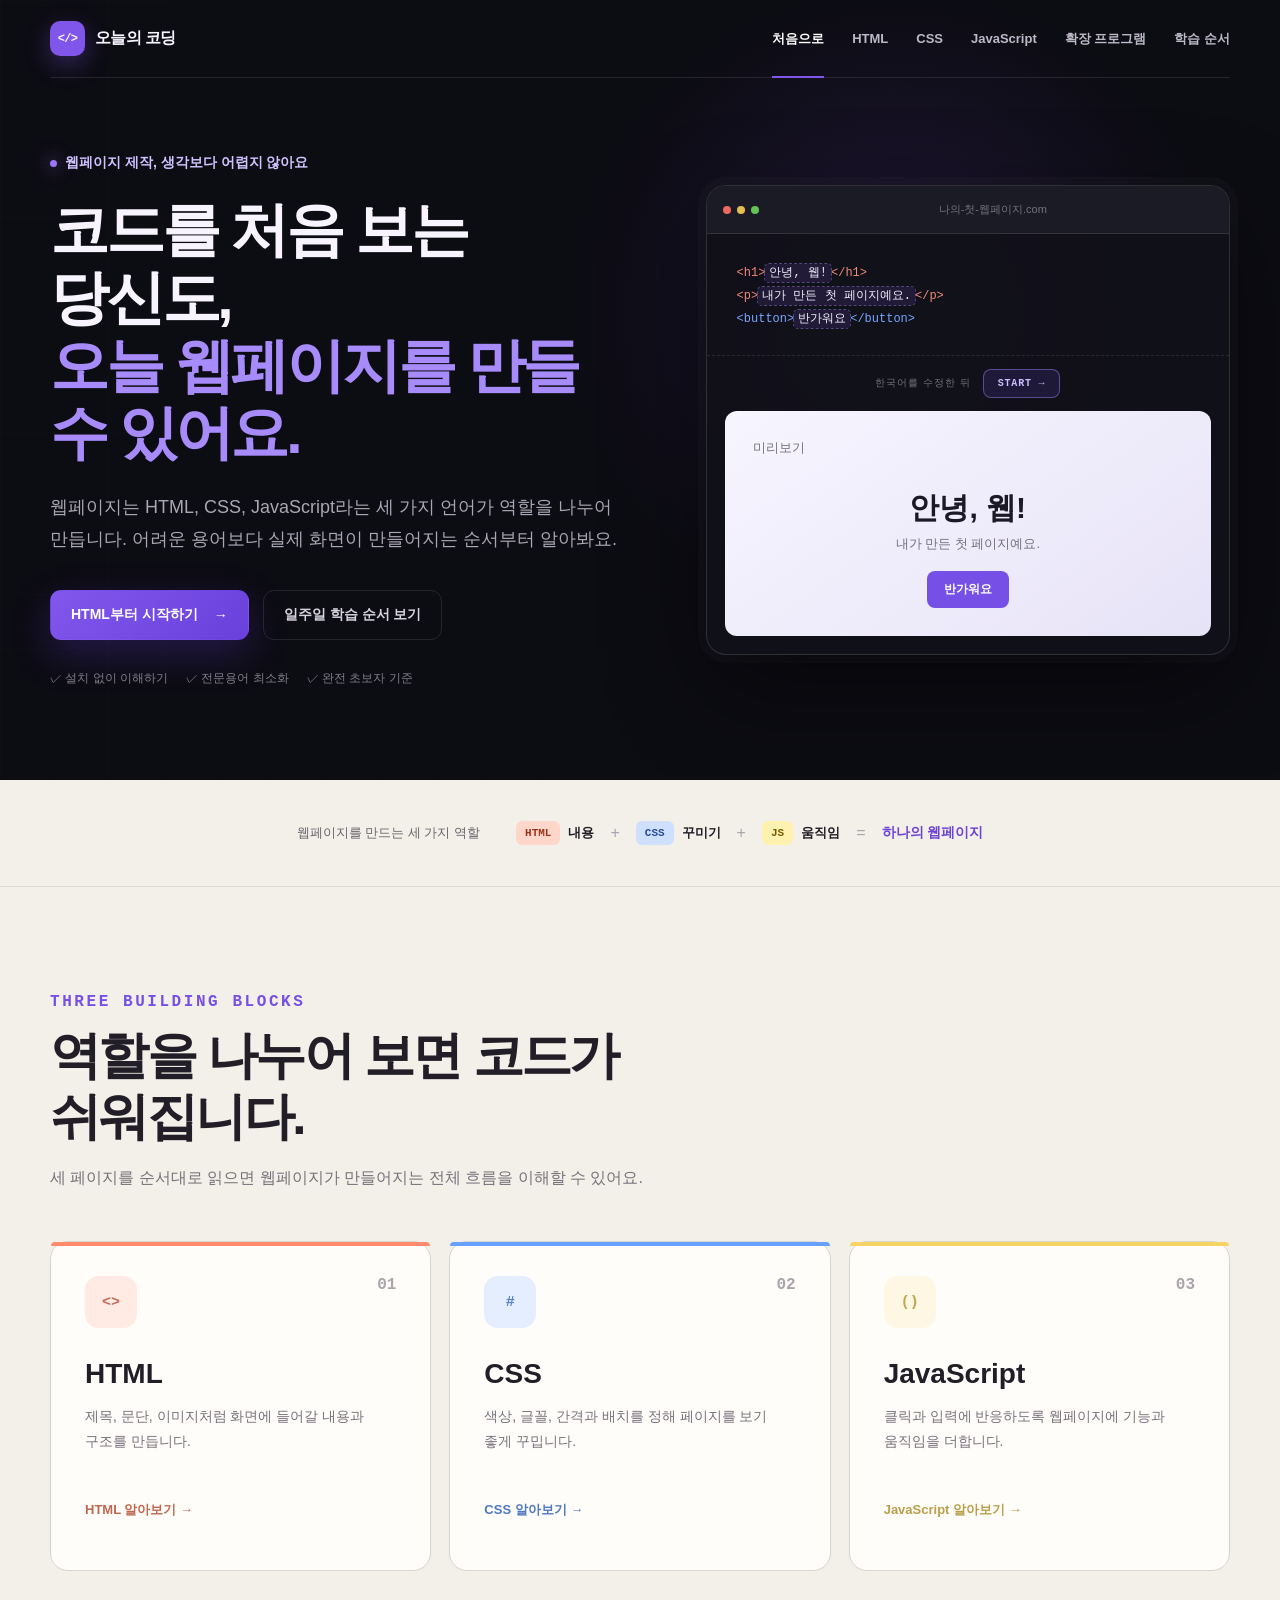
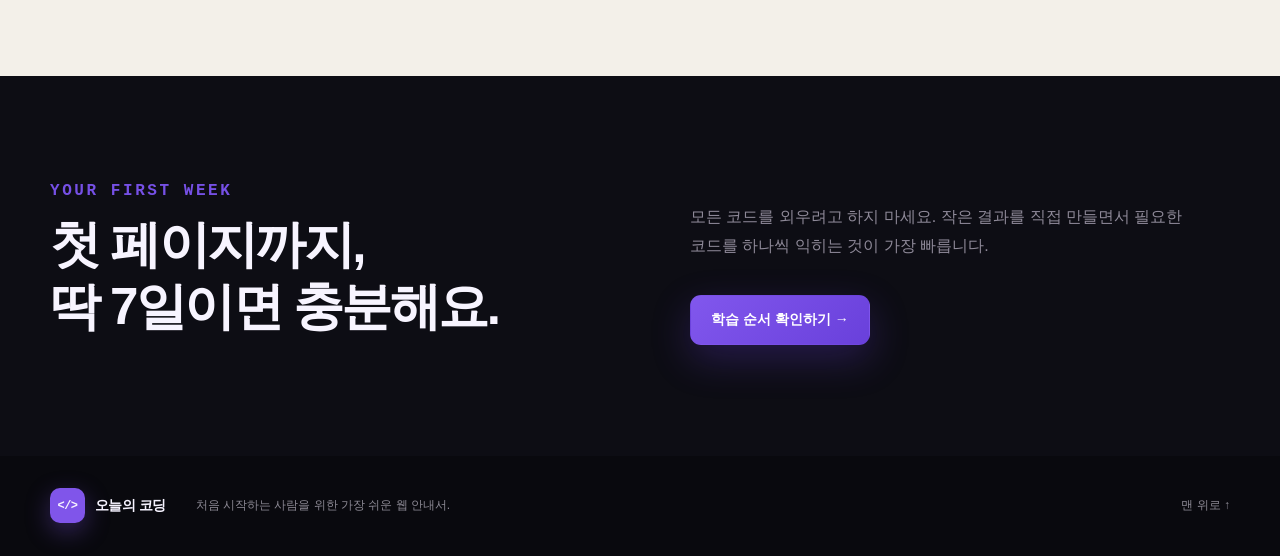
==== index.html @ 34035c54 "Add files via upload" ====
<!doctype html>
<html lang="ko">
<head>
  <meta charset="UTF-8">
  <meta name="viewport" content="width=device-width, initial-scale=1.0">
  <meta name="description" content="코드를 처음 배우는 사람을 위한 웹페이지 제작 안내서">
  <title>웹페이지 제작 시작하기</title>
  <link rel="stylesheet" href="styles.css">
</head>
<body data-page="home">
  <header class="site-header">
    <nav class="nav container" aria-label="주요 메뉴">
      <a class="brand" href="index.html"><span class="brand-mark">&lt;/&gt;</span><span>오늘의 코딩</span></a>
      <button class="menu-button" type="button" aria-label="메뉴 열기" aria-expanded="false">메뉴</button>
      <div class="nav-links">
        <a data-nav="home" href="index.html">처음으로</a>
        <a data-nav="html" href="html.html">HTML</a>
        <a data-nav="css" href="css.html">CSS</a>
        <a data-nav="javascript" href="javascript.html">JavaScript</a>
        <a data-nav="extensions" href="extensions.html">확장 프로그램</a>
        <a data-nav="roadmap" href="roadmap.html">학습 순서</a>
      </div>
    </nav>
  </header>

  <main>
    <section class="hero">
      <div class="hero-grid container">
        <div class="hero-copy">
          <span class="eyebrow">웹페이지 제작, 생각보다 어렵지 않아요</span>
          <h1>코드를 처음 보는 당신도,<br><span>오늘 웹페이지를 만들 수 있어요.</span></h1>
          <p>웹페이지는 HTML, CSS, JavaScript라는 세 가지 언어가 역할을 나누어 만듭니다. 어려운 용어보다 실제 화면이 만들어지는 순서부터 알아봐요.</p>
          <div class="button-row">
            <a class="button primary" href="html.html">HTML부터 시작하기 <span>→</span></a>
            <a class="button ghost" href="roadmap.html">일주일 학습 순서 보기</a>
          </div>
          <div class="trust-row"><span>✓ 설치 없이 이해하기</span><span>✓ 전문용어 최소화</span><span>✓ 완전 초보자 기준</span></div>
        </div>

        <div class="browser-card" aria-label="코드가 화면으로 바뀌는 예시">
          <div class="window-bar"><div class="window-dots"><i></i><i></i><i></i></div><span>나의-첫-웹페이지.com</span></div>
          <div class="split-preview">
            <pre class="mini-code"><code><span class="code-tag">&lt;h1&gt;</span><span class="editable-code" contenteditable="true" role="textbox" aria-label="제목 문구 수정" data-output="previewTitle" data-run="runPreview" spellcheck="false">안녕, 웹!</span><span class="code-tag">&lt;/h1&gt;</span>
<span class="code-tag">&lt;p&gt;</span><span class="editable-code" contenteditable="true" role="textbox" aria-label="설명 문구 수정" data-output="previewDescription" data-run="runPreview" spellcheck="false">내가 만든 첫 페이지예요.</span><span class="code-tag">&lt;/p&gt;</span>
<span class="button-tag">&lt;button&gt;</span><span class="editable-code" contenteditable="true" role="textbox" aria-label="버튼 문구 수정" data-output="previewAction" data-run="runPreview" spellcheck="false">반가워요</span><span class="button-tag">&lt;/button&gt;</span></code></pre>
            <div class="arrow-label"><span>한국어를 수정한 뒤</span><button id="runPreview" type="button">START →</button></div>
            <div class="result-card">
              <small>미리보기</small>
              <h2 id="previewTitle">안녕, 웹!</h2>
              <p id="previewDescription">내가 만든 첫 페이지예요.</p>
              <button id="previewAction" type="button">반가워요</button>
            </div>
          </div>
        </div>
      </div>
    </section>

    <section class="role-strip">
      <div class="container role-row">
        <p>웹페이지를 만드는 세 가지 역할</p>
        <a href="html.html"><span class="tag tag-html">HTML</span><b>내용</b></a><i>+</i>
        <a href="css.html"><span class="tag tag-css">CSS</span><b>꾸미기</b></a><i>+</i>
        <a href="javascript.html"><span class="tag tag-js">JS</span><b>움직임</b></a><i>=</i><strong>하나의 웹페이지</strong>
      </div>
    </section>

    <section class="section paper">
      <div class="container">
        <header class="section-heading">
          <span class="kicker">THREE BUILDING BLOCKS</span>
          <h2>역할을 나누어 보면 코드가 쉬워집니다.</h2>
          <p>세 페이지를 순서대로 읽으면 웹페이지가 만들어지는 전체 흐름을 이해할 수 있어요.</p>
        </header>
        <div class="language-cards">
          <a class="language-card html-card" href="html.html">
            <span class="card-number">01</span><span class="language-icon">&lt;&gt;</span>
            <h3>HTML</h3><p>제목, 문단, 이미지처럼 화면에 들어갈 내용과 구조를 만듭니다.</p><b>HTML 알아보기 →</b>
          </a>
          <a class="language-card css-card" href="css.html">
            <span class="card-number">02</span><span class="language-icon">#</span>
            <h3>CSS</h3><p>색상, 글꼴, 간격과 배치를 정해 페이지를 보기 좋게 꾸밉니다.</p><b>CSS 알아보기 →</b>
          </a>
          <a class="language-card js-card" href="javascript.html">
            <span class="card-number">03</span><span class="language-icon">()</span>
            <h3>JavaScript</h3><p>클릭과 입력에 반응하도록 웹페이지에 기능과 움직임을 더합니다.</p><b>JavaScript 알아보기 →</b>
          </a>
        </div>
      </div>
    </section>

    <section class="section dark-cta">
      <div class="container cta-grid">
        <div><span class="kicker first-week-kicker">YOUR FIRST WEEK</span><h2>첫 페이지까지,<br>딱 7일이면 충분해요.</h2></div>
        <div><p>모든 코드를 외우려고 하지 마세요. 작은 결과를 직접 만들면서 필요한 코드를 하나씩 익히는 것이 가장 빠릅니다.</p><a class="button primary" href="roadmap.html">학습 순서 확인하기 →</a></div>
      </div>
    </section>
  </main>

  <footer class="footer"><div class="container footer-row"><a class="brand" href="index.html"><span class="brand-mark">&lt;/&gt;</span><span>오늘의 코딩</span></a><p>처음 시작하는 사람을 위한 가장 쉬운 웹 안내서.</p><a href="#top">맨 위로 ↑</a></div></footer>
  <script src="script.js"></script>
</body>
</html>
---- styles.css ----
:root {
  --bg: #0b0b11;
  --surface: #15151f;
  --paper: #f3f0e9;
  --paper-2: #e9e4dc;
  --ink: #f7f4ff;
  --text: #211e27;
  --muted: #aaa6b4;
  --purple: #8055ea;
  --blue: #68a0ff;
  --coral: #ff8b6a;
  --yellow: #f6d463;
  --line: rgba(255,255,255,.1);
  --max: 1180px;
}

* { box-sizing: border-box; }
html { scroll-behavior: smooth; }
body { margin: 0; background: var(--bg); color: var(--ink); font-family: Arial, "Malgun Gothic", "Noto Sans KR", sans-serif; word-break: keep-all; }
a { color: inherit; text-decoration: none; }
button { color: inherit; font: inherit; }
.container { width: min(var(--max), calc(100% - 56px)); margin: 0 auto; }

.site-header { position: absolute; z-index: 20; width: 100%; }
.site-header.solid { position: relative; background: #0c0c13; }
.nav { height: 78px; display: flex; align-items: center; justify-content: space-between; border-bottom: 1px solid var(--line); }
.brand { display: inline-flex; align-items: center; gap: 10px; font-weight: 800; letter-spacing: -.04em; }
.brand-mark { width: 35px; height: 35px; display: grid; place-items: center; border-radius: 10px; background: var(--purple); font: 800 12px monospace; box-shadow: 0 8px 24px rgba(128,85,234,.35); }
.nav-links { display: flex; align-items: center; gap: 28px; color: #bdb9c8; font-size: 13px; font-weight: 700; }
.nav-links a { position: relative; padding: 29px 0; }
.nav-links a:hover, .nav-links a.active { color: #fff; }
.nav-links a.active::after { content: ""; position: absolute; right: 0; bottom: -1px; left: 0; height: 2px; background: var(--purple); }
.menu-button { display: none; border: 1px solid var(--line); border-radius: 8px; background: transparent; padding: 8px 11px; font-size: 12px; cursor: pointer; }

.hero { min-height: 780px; position: relative; overflow: hidden; display: flex; align-items: center; padding: 150px 0 90px; background: radial-gradient(circle at 70% 40%, rgba(91,53,159,.25), transparent 32%), #0c0c13; }
.hero::before { content: ""; position: absolute; inset: 0; opacity: .12; background-image: linear-gradient(rgba(255,255,255,.08) 1px, transparent 1px), linear-gradient(90deg,rgba(255,255,255,.08) 1px,transparent 1px); background-size: 54px 54px; mask-image: linear-gradient(to right,#000,transparent 75%); }
.hero-grid { position: relative; z-index: 1; display: grid; grid-template-columns: 1.05fr .95fr; gap: 76px; align-items: center; }
.eyebrow { color: #d0c2ff; font-size: 14px; font-weight: 700; }
.eyebrow::before { content: ""; display: inline-block; width: 7px; height: 7px; margin-right: 8px; border-radius: 50%; background: #9d75ff; box-shadow: 0 0 18px #9d75ff; }
h1 { margin: 24px 0; font-size: clamp(42px,4.6vw,68px); line-height: 1.15; letter-spacing: -.055em; }
.hero h1 span, .lesson-hero h1 span, .roadmap-title h1 span { color: #a78bfa; }
.hero-copy > p { max-width: 610px; color: var(--muted); font-size: 18px; line-height: 1.8; }
.button-row { display: flex; gap: 14px; margin-top: 34px; }
.button { display: inline-flex; align-items: center; justify-content: center; gap: 16px; padding: 15px 20px; border: 1px solid transparent; border-radius: 11px; font-size: 14px; font-weight: 800; transition: .2s ease; cursor: pointer; }
.button.primary { background: linear-gradient(135deg,#8157ed,#6940db); color: #fff; box-shadow: 0 14px 38px rgba(109,63,224,.27); }
.button.primary:hover { transform: translateY(-2px); box-shadow: 0 18px 44px rgba(109,63,224,.4); }
.button.ghost { border-color: var(--line); color: #d6d2df; }
.button.ghost:hover { border-color: #7650e6; background: rgba(118,80,230,.1); }
.trust-row { display: flex; gap: 18px; margin-top: 30px; color: #817e8a; font-size: 12px; }

.browser-card { overflow: hidden; border: 1px solid rgba(255,255,255,.13); border-radius: 20px; background: rgba(17,17,26,.95); box-shadow: 0 34px 100px rgba(0,0,0,.48),0 0 0 8px rgba(255,255,255,.018); transform: none; }
.window-bar { height: 48px; display: flex; align-items: center; gap: 14px; padding: 0 16px; background: #1b1b25; border-bottom: 1px solid var(--line); color: #74717e; font-size: 11px; }
.window-bar > span { flex: 1; text-align: center; }
.window-dots { display: flex; gap: 6px; }
.window-dots i { width: 8px; height: 8px; border-radius: 50%; background: #ec6a5f; }
.window-dots i:nth-child(2) { background: #e5bd4e; }
.window-dots i:nth-child(3) { background: #61c454; }
.mini-code { margin: 0; padding: 28px 30px 24px; color: #d5d1e0; font: 12px/1.9 Consolas,monospace; }
.mini-code .code-tag { color: #f08b79; }
.mini-code .button-tag { color: #79a6ff; }
.editable-code { display: inline; min-width: 2ch; padding: 2px 4px; border-radius: 4px; color: #f5f1ff; background: rgba(128,85,234,.14); outline: 1px dashed rgba(167,139,250,.45); cursor: text; }
.editable-code:hover, .editable-code:focus { background: rgba(128,85,234,.26); outline-color: #a78bfa; }
.editable-code.invalid { color: #ffb2a0; background: rgba(215,75,47,.2); outline-color: #ff8b6a; }
.arrow-label { min-height: 56px; display: flex; align-items: center; justify-content: center; gap: 12px; border-top: 1px dashed var(--line); color: #746f80; font-size: 10px; letter-spacing: .1em; }
.arrow-label button { padding: 8px 14px; border: 1px solid rgba(167,139,250,.45); border-radius: 8px; background: rgba(118,80,230,.15); color: #cdbfff; font: 800 10px Consolas,monospace; letter-spacing: .08em; cursor: pointer; transition: .2s ease; }
.arrow-label button:hover, .arrow-label button:focus-visible { border-color: #a78bfa; background: #7650e6; color: #fff; }
.result-card { min-height: 225px; margin: 0 18px 18px; padding: 28px; display: flex; flex-direction: column; align-items: center; justify-content: center; border-radius: 12px; background: linear-gradient(145deg,#f7f5ff,#e7e3f7); color: #1c1927; text-align: center; }
.result-card.updated { animation: preview-update .45s ease; }
.result-card small { align-self: flex-start; margin-bottom: auto; color: #777184; }
.result-card h2 { margin: 10px 0 6px; font-size: 30px; }
.result-card p { margin: 0 0 18px; color: #746f7f; font-size: 13px; }
.result-card button, .result-example button { padding: 10px 17px; border: 0; border-radius: 8px; background: #7650e6; color: #fff; font-size: 12px; font-weight: 700; cursor: pointer; }
@keyframes preview-update { 0% { transform: scale(.985); box-shadow: 0 0 0 rgba(118,80,230,0); } 55% { box-shadow: 0 0 0 5px rgba(118,80,230,.18); } 100% { transform: scale(1); box-shadow: 0 0 0 rgba(118,80,230,0); } }

.role-strip { min-height: 106px; background: var(--paper); color: var(--text); border-bottom: 1px solid #ded9cf; }
.role-row { min-height: 106px; display: flex; align-items: center; justify-content: center; gap: 16px; }
.role-row p { margin-right: 20px; color: #69646d; font-size: 13px; }
.role-row a { display: flex; align-items: center; gap: 8px; font-size: 13px; }
.role-row i { color: #aaa4ad; font-style: normal; }
.role-row strong { color: #6e44d7; font-size: 14px; }
.tag { padding: 6px 9px; border-radius: 6px; font: 800 11px monospace; }
.tag-html { background: #ffd7ca; color: #9a351a; }
.tag-css { background: #cfe0ff; color: #234c9a; }
.tag-js { background: #fff1af; color: #735c00; }

.section { padding: 105px 0; }
.paper { background: var(--paper); color: var(--text); }
.section-heading { max-width: 720px; margin-bottom: 50px; }
.kicker { color: #7650e6; font: 800 16px Consolas,monospace; letter-spacing: .16em; }
.section-heading h2, .cta-grid h2, .finish-grid h2 { margin: 14px 0; font-size: clamp(34px,4vw,52px); line-height: 1.2; letter-spacing: -.05em; }
.section-heading p { color: #77717b; line-height: 1.7; }
.language-cards { display: grid; grid-template-columns: repeat(3,1fr); gap: 18px; }
.language-card { position: relative; min-height: 330px; padding: 34px; border: 1px solid #d9d4cd; border-radius: 18px; background: #fffdf9; transition: .2s ease; }
.language-card:hover { transform: translateY(-6px); box-shadow: 0 18px 45px rgba(36,29,52,.12); }
.language-card::before { content: ""; position: absolute; inset: 0 0 auto; height: 4px; border-radius: 18px 18px 0 0; background: var(--card-color); }
.html-card { --card-color: var(--coral); }
.css-card { --card-color: var(--blue); }
.js-card { --card-color: var(--yellow); }
.card-number { float: right; color: #aaa4ad; font: 700 16px monospace; }
.language-icon { width: 52px; height: 52px; display: grid; place-items: center; border-radius: 14px; background: color-mix(in srgb,var(--card-color) 18%,white); color: color-mix(in srgb,var(--card-color) 78%,black); font: 800 15px monospace; }
.language-card h3 { margin: 30px 0 10px; font-size: 28px; }
.language-card p { min-height: 82px; color: #77717b; font-size: 14px; line-height: 1.8; }
.language-card > b { color: color-mix(in srgb,var(--card-color) 75%,black); font-size: 13px; }
.dark-cta { background: #0d0d14; }
.cta-grid, .finish-grid { display: grid; grid-template-columns: 1fr 1fr; gap: 100px; align-items: center; }
.cta-grid p, .finish-grid p { color: #8e8998; line-height: 1.8; }
.cta-grid .button, .finish-grid .button { margin-top: 18px; }

.lesson-hero { min-height: 500px; display: flex; align-items: center; position: relative; overflow: hidden; background: #0d0d14; }
.lesson-hero::after { content: ""; position: absolute; width: 420px; height: 420px; right: -60px; bottom: -160px; border-radius: 50%; background: var(--lesson-color); filter: blur(120px); opacity: .12; }
.lesson-html { --lesson-color: var(--coral); }
.lesson-css { --lesson-color: var(--blue); }
.lesson-js { --lesson-color: var(--yellow); }
.lesson-tools { --lesson-color: #a78bfa; }
.lesson-hero-grid { display: grid; grid-template-columns: .8fr 1.2fr; gap: 80px; align-items: center; }
.lesson-index { display: block; margin-bottom: 26px; color: var(--lesson-color); font: 800 16px Consolas,monospace; letter-spacing: .14em; }
.big-symbol { display: block; color: color-mix(in srgb,var(--lesson-color) 60%,white); font: 800 clamp(60px,8vw,115px) Consolas,monospace; letter-spacing: -.08em; opacity: .9; }
.analogy { display: inline-block; padding: 8px 12px; border: 1px solid color-mix(in srgb,var(--lesson-color) 45%,transparent); border-radius: 999px; color: color-mix(in srgb,var(--lesson-color) 70%,white); font-size: 11px; font-weight: 800; }
.lesson-hero h1 { margin: 20px 0; font-size: clamp(38px,4.5vw,60px); }
.lesson-hero p { max-width: 650px; color: #aaa6b4; line-height: 1.8; }

.content-grid { display: grid; grid-template-columns: 250px 1fr; gap: 90px; }
.side-index { position: sticky; top: 30px; align-self: start; display: flex; flex-direction: column; border-top: 2px solid #27232c; }
.side-index span { padding: 18px 0; color: #8b858e; font-size: 11px; }
.side-index a { padding: 13px 0; border-top: 1px solid #d9d4cd; color: #6f6972; font-size: 13px; }
.side-index a:hover { color: #7045da; }
.article { max-width: 760px; }
.article > section { padding-bottom: 85px; scroll-margin-top: 35px; }
.article h2 { margin: 12px 0 18px; font-size: clamp(30px,3vw,42px); letter-spacing: -.045em; }
.article > section > p { color: #6f6973; font-size: 16px; line-height: 1.9; }
.article code { font-family: Consolas,monospace; }
.note { margin-top: 28px; padding: 20px 22px; border-left: 3px solid #7650e6; background: #e9e4dc; }
.note b { font-size: 12px; }
.note p { margin: 7px 0 0; color: #6f6973; font-size: 13px; }
.concept-diagram { display: grid; grid-template-columns: auto 1fr auto; align-items: center; margin-top: 30px; border: 1px solid #d5d0c8; border-radius: 12px; background: #fffdf9; font: 800 20px Consolas,monospace; text-align: center; }
.concept-diagram span { padding: 28px 20px; }
.code-token { color: #d65d42; background: #fff0eb; }
.content-token { color: #25212a; }
.term-row { display: grid; grid-template-columns: repeat(3,1fr); color: #918a93; font-size: 10px; text-align: center; }
.document-code-panel { overflow: hidden; margin-top: 28px; border-radius: 14px; background: #15151d; color: #e1ddec; box-shadow: 0 18px 40px rgba(35,29,48,.15); }
.document-code-lines { margin: 0; padding: 24px 28px 24px 58px; overflow-x: auto; color: #777380; font: 12px/1.9 Consolas,monospace; }
.document-code-lines li { min-width: max-content; padding-left: 10px; }
.document-code-lines li::marker { color: #80768b; }
.document-code-lines code { color: #e1ddec; white-space: pre; }
.document-line-guide { display: grid; grid-template-columns: repeat(2,minmax(0,1fr)); gap: 12px; margin-top: 18px; }
.document-line-guide article { display: grid; grid-template-columns: 36px 1fr; gap: 13px; padding: 18px; border: 1px solid #d8d2ca; border-radius: 12px; background: #fffdf9; }
.document-line-guide article > span { display: grid; place-items: center; width: 36px; height: 36px; border-radius: 9px; background: #eee7fa; color: #7045da; font: 800 11px Consolas,monospace; }
.document-line-guide code { color: #d45e45; font: 800 11px Consolas,monospace; }
.document-line-guide p { margin: 8px 0 0; color: #746d77; font-size: 12px; line-height: 1.65; }
.document-line-guide p code { color: #7045da; font-size: 11px; }
.tag-guide-grid { display: grid; grid-template-columns: repeat(2,1fr); gap: 16px; margin-top: 30px; }
.tag-guide-card { overflow: hidden; border: 1px solid #d8d2ca; border-radius: 16px; background: #fffdf9; }
.tag-guide-heading { display: grid; grid-template-columns: 42px 1fr; gap: 15px; align-items: center; padding: 22px; border-bottom: 1px solid #e0dad2; background: #f7f3ec; }
.tag-guide-heading > span { display: grid; place-items: center; width: 42px; height: 42px; border-radius: 12px; background: #eee7fa; color: #7045da; font: 800 12px Consolas,monospace; }
.tag-guide-heading small { color: #857b90; font: 800 10px Consolas,monospace; letter-spacing: .1em; }
.tag-guide-heading h3 { margin: 4px 0 0; font-size: 18px; }
.tag-reference-list { margin: 0; padding: 8px 22px 18px; }
.tag-reference-list > div { display: grid; grid-template-columns: 165px 1fr; gap: 12px; padding: 14px 0; border-bottom: 1px solid #ece6de; }
.tag-reference-list > div:last-child { border-bottom: 0; }
.tag-reference-list dt, .tag-reference-list dd { margin: 0; }
.tag-reference-list dt code { color: #d45e45; font-size: 12px; font-weight: 800; }
.tag-reference-button { display: inline-flex; max-width: 100%; padding: 7px 9px; border: 1px solid transparent; border-radius: 8px; background: transparent; text-align: left; cursor: help; transition: background .18s ease, border-color .18s ease, transform .18s ease; }
.tag-reference-button:hover, .tag-reference-button:focus-visible { border-color: #c9b7ef; outline: 0; background: #f2ecff; transform: translateY(-1px); }
.tag-reference-list dd { color: #746d77; font-size: 12px; line-height: 1.65; }
.tag-reference-list dd code { color: #7045da; font-size: 11px; }
.void-note { display: inline-block; margin-top: 6px; padding: 3px 7px; border-radius: 999px; background: #eee7fa; color: #7045da; font-size: 10px; font-weight: 800; white-space: nowrap; }
.tag-usage-tooltip { position: fixed; z-index: 1000; width: min(370px, calc(100vw - 24px)); padding: 20px; border: 1px solid rgba(255,255,255,.12); border-radius: 14px; background: #17151f; color: #f4f0f8; box-shadow: 0 20px 55px rgba(24,19,35,.32); }
.tag-usage-tooltip[hidden] { display: none; }
.tag-tooltip-label { color: #b99af5; font: 800 10px Consolas,monospace; letter-spacing: .12em; }
.tag-usage-tooltip h3 { margin: 7px 0 8px; color: #fff; font-size: 17px; }
.tag-usage-tooltip p { margin: 0; color: #c7c0ce; font-size: 12px; line-height: 1.7; }
.tag-usage-tooltip pre { overflow-x: auto; margin: 14px 0 0; padding: 14px; border: 1px solid rgba(255,255,255,.08); border-radius: 9px; background: #0d0c12; }
.tag-usage-tooltip pre code { color: #e6dafa; font: 12px/1.65 Consolas,monospace; white-space: pre; }
.common-tag-example { display: grid; grid-template-columns: .8fr 1.2fr; gap: 25px; align-items: center; margin-top: 20px; padding: 28px; border-radius: 16px; background: #e7e1d9; }
.common-tag-example > div > span { color: #7045da; font: 800 12px Consolas,monospace; letter-spacing: .1em; }
.common-tag-example h3 { margin: 12px 0 8px; font-size: 21px; }
.common-tag-example p { margin: 0; color: #756e78; font-size: 13px; line-height: 1.7; }
.common-tag-example pre { margin: 0; padding: 22px; overflow-x: auto; border-radius: 12px; background: #15151d; color: #ddd9e6; font: 11px/1.8 Consolas,monospace; }
.code-block { overflow: hidden; margin-top: 28px; border-radius: 14px; background: #15151d; color: #e1ddec; box-shadow: 0 18px 40px rgba(35,29,48,.15); }
.code-title { height: 46px; display: flex; align-items: center; justify-content: space-between; padding: 0 18px; border-bottom: 1px solid rgba(255,255,255,.08); color: #777380; font: 10px Consolas,monospace; }
.copy-code { border: 0; background: transparent; color: #827d8c; font: 9px Consolas,monospace; cursor: pointer; }
.code-block pre { margin: 0; padding: 28px; overflow-x: auto; font: 13px/1.9 Consolas,monospace; }
.code-run-bar { min-height: 58px; display: flex; align-items: center; justify-content: flex-end; gap: 12px; padding: 10px 18px; border-top: 1px dashed rgba(255,255,255,.1); color: #746f80; font-size: 10px; letter-spacing: .08em; }
.code-run-bar button { padding: 9px 15px; border: 1px solid rgba(167,139,250,.45); border-radius: 8px; background: rgba(118,80,230,.15); color: #cdbfff; font: 800 10px Consolas,monospace; letter-spacing: .08em; cursor: pointer; transition: .2s ease; }
.code-run-bar button:hover, .code-run-bar button:focus-visible { border-color: #a78bfa; background: #7650e6; color: #fff; }
.result-example, .interactive-test { margin-top: 18px; padding: 30px; border: 1px solid #d8d2ca; border-radius: 14px; background: #fffdf9; text-align: center; }
.example-output.updated { animation: preview-update .45s ease; }
.result-example small, .interactive-test small { display: block; color: #8d8790; font-size: 10px; text-transform: uppercase; letter-spacing: .12em; }
.result-example h3, .interactive-test h3 { margin: 20px 0 8px; font-size: 26px; }
.result-example p { color: #7d7680; }
.html-preview-page { width: min(100%,500px); margin: 20px auto 0; overflow: hidden; border: 1px solid #d9d3e2; border-radius: 14px; background: #fff; text-align: left; box-shadow: 0 14px 36px rgba(37,29,54,.08); }
.html-preview-page header { padding: 25px; background: #eee8ff; }
.html-preview-page header h3 { margin: 0 0 7px; color: #2b2534; font-size: 24px; }
.html-preview-page header p { margin: 0; color: #766e80; }
.html-preview-page main { padding: 25px; }
.html-preview-page main h4 { margin: 0 0 12px; font-size: 18px; }
.html-preview-page main ul { margin: 0 0 20px; padding-left: 20px; color: #68616f; line-height: 1.8; }
.html-preview-page main button { border: 0; border-radius: 8px; background: #7650e6; color: #fff; padding: 10px 15px; font-weight: 800; }
.html-preview-page footer { padding: 14px 25px; background: #17151f; }
.html-preview-page footer p { margin: 0; color: #aba5b4; font-size: 11px; }
.challenge-examples { margin-top: 28px; padding: 23px; border-radius: 14px; background: #e8e1f5; }
.challenge-examples > span { color: #7045da; font: 800 12px Consolas,monospace; letter-spacing: .1em; }
.challenge-examples ol { margin: 17px 0 0; padding-left: 25px; }
.challenge-examples li { padding: 6px 0; color: #615a67; }
.challenge-examples code { color: #2f2937; font-size: 12px; }
.challenge-examples small { display: block; margin-top: 4px; color: #80758d; font-size: 11px; }
.challenge-editor { overflow: hidden; margin-top: 18px; border-radius: 14px; background: #15151d; box-shadow: 0 18px 40px rgba(35,29,48,.15); }
.challenge-editor textarea { display: block; width: 100%; min-height: 170px; resize: vertical; padding: 25px 28px; border: 0; outline: 0; background: #15151d; color: #e1ddec; font: 13px/1.9 Consolas,monospace; tab-size: 2; }
.challenge-editor textarea:focus { box-shadow: inset 0 0 0 2px rgba(167,139,250,.45); }
.challenge-actions { min-height: 58px; display: flex; align-items: center; justify-content: flex-end; gap: 12px; padding: 10px 18px; border-top: 1px dashed rgba(255,255,255,.1); color: #746f80; font-size: 10px; letter-spacing: .08em; }
.challenge-actions button { padding: 9px 15px; border: 1px solid rgba(167,139,250,.45); border-radius: 8px; background: rgba(118,80,230,.15); color: #cdbfff; font: 800 10px Consolas,monospace; letter-spacing: .08em; cursor: pointer; }
.challenge-actions button:hover, .challenge-actions button:focus-visible { border-color: #a78bfa; background: #7650e6; color: #fff; }
.challenge-status { margin-top: 14px; padding: 15px 18px; border: 1px solid #d7d1c9; border-radius: 11px; color: #706a73; background: #f8f4ed; font-size: 13px; line-height: 1.7; }
.challenge-status.success { border-color: #70b993; color: #286246; background: #e7f5ec; }
.challenge-status.error { border-color: #e39a86; color: #8e3e2e; background: #fff0eb; }
.challenge-status ul { margin: 8px 0 0; padding-left: 19px; }
.challenge-output { margin-top: 18px; padding: 35px; border: 1px solid #cfc1f1; border-radius: 16px; background: linear-gradient(145deg,#fbf9ff,#ece6fb); text-align: center; animation: preview-update .45s ease; }
.challenge-success-label { color: #7045da; font: 800 12px Consolas,monospace; letter-spacing: .12em; }
.challenge-output iframe { display: block; width: 100%; min-height: 270px; margin-top: 18px; border: 1px solid #d8d2ca; border-radius: 10px; background: #fff; }
.before-after { display: grid; grid-template-columns: 1fr 1fr; gap: 16px; margin-top: 28px; }
.before-after > div { border: 1px solid #d8d2ca; border-radius: 14px; background: #fffdf9; overflow: hidden; }
.before-after small { display: block; padding: 12px 16px; border-bottom: 1px solid #ded8d0; color: #89838c; }
.plain-card, .styled-card { min-height: 220px; padding: 28px; }
.plain-card button { color: #222; }
.styled-card { margin: 16px; min-height: 188px; border-radius: 18px; background: #171727; color: #f7f7fb; }
.styled-card button { border: 0; border-radius: 8px; background: #7650e6; color: #fff; padding: 9px 13px; }
.css-live-preview { width: min(100%,420px); margin: 20px auto 0; padding: 32px; border: 1px solid #35354a; border-radius: 24px; background: #171727; color: #f7f7fb; box-shadow: 0 18px 45px rgba(23,23,39,.28); text-align: center; transition: .25s ease; }
.css-live-preview h3 { margin: 0 0 10px; color: #f7f7fb; font-size: 28px; }
.css-live-preview p { margin: 0 0 20px; color: #b8b5c7; line-height: 1.7; }
.css-live-preview button { padding: 10px 18px; border: 0; border-radius: 8px; background: #7650e6; color: #fff; font-weight: 700; cursor: pointer; transition: transform .2s ease; }
.css-live-preview button:hover { transform: translateY(-2px); }
.css-rule { margin-top: 25px; padding: 28px; border-radius: 14px; background: #15151d; color: #d7d3e0; font: 15px/1.9 Consolas,monospace; }
.selector { color: #f2cf66; }
.property { color: #79a6ff; }
.value { color: #f08b79; }
.flow-cards { display: grid; grid-template-columns: 1fr auto 1fr auto 1fr; align-items: center; gap: 12px; margin-top: 28px; }
.flow-cards > div { min-height: 180px; padding: 24px; border: 1px solid #d8d2ca; border-radius: 14px; background: #fffdf9; }
.flow-cards > div span { color: #7650e6; font: 800 10px Consolas,monospace; }
.flow-cards b { display: block; margin: 24px 0 8px; }
.flow-cards p { color: #817a84; font-size: 12px; line-height: 1.6; }
.flow-cards > i { color: #aaa3ad; font-style: normal; }
.interactive-test .button { margin-top: 16px; }
.next-lesson { padding: 35px; border-radius: 16px; background: #e6e0d8; }
.next-lesson > span { color: #7650e6; font: 800 16px Consolas,monospace; letter-spacing: .12em; }
.next-lesson h3 { margin: 12px 0 22px; font-size: 24px; }

.roadmap-hero { min-height: 510px; display: flex; align-items: center; background: radial-gradient(circle at 70% 40%,rgba(91,53,159,.23),transparent 35%),#0d0d14; }
.roadmap-title { max-width: 920px; text-align: center; }
.roadmap-title p { max-width: 690px; margin: 0 auto; color: #aaa6b4; font-size: 17px; line-height: 1.8; }
.roadmap-layout { display: grid; grid-template-columns: 330px 1fr; gap: 80px; }
.goal-card { position: sticky; top: 30px; align-self: start; padding: 30px; border-radius: 16px; background: #17151f; color: #f7f4ff; }
.goal-card > span { color: #9c7afb; font: 800 16px Consolas,monospace; letter-spacing: .12em; }
.goal-card h2 { margin: 18px 0; font-size: 32px; }
.goal-card p { color: #9e99a8; font-size: 13px; line-height: 1.8; }
.goal-card ul { margin: 25px 0 0; padding: 18px 0 0; border-top: 1px solid rgba(255,255,255,.1); list-style: none; color: #aaa5b3; font-size: 12px; }
.goal-card li { padding: 7px 0; }
.week-list { margin: 0; padding: 0; list-style: none; }
.week-list li { display: grid; grid-template-columns: 100px 1fr; gap: 25px; padding: 0 0 55px; }
.day { padding-top: 7px; color: #7650e6; font: 800 16px Consolas,monospace; letter-spacing: .1em; }
.week-list h2 { margin: 0 0 12px; font-size: 28px; }
.week-list p { color: #746e78; line-height: 1.8; }
.day-result { margin-top: 18px; padding: 13px 16px; border-left: 3px solid #7650e6; background: #e6e0d8; color: #5f5863; font-size: 12px; }
.inline-link { display: inline-block; margin-top: 6px; color: #7045da; font-size: 13px; font-weight: 800; }
.inline-link:hover { text-decoration: underline; }
.builtin-grid { display: grid; grid-template-columns: repeat(2,1fr); gap: 14px; margin-top: 28px; }
.builtin-grid > div { min-height: 145px; padding: 22px; border: 1px solid #d8d2ca; border-radius: 14px; background: #fffdf9; }
.builtin-grid span { display: grid; place-items: center; width: 38px; height: 38px; margin-bottom: 20px; border-radius: 10px; background: #eee8ff; color: #7045da; font: 800 13px Consolas,monospace; }
.builtin-grid b { display: block; margin-bottom: 7px; font-size: 15px; }
.builtin-grid p { margin: 0; color: #7a737d; font-size: 12px; line-height: 1.6; }
.source-link { display: inline-block; margin-top: 18px; color: #7045da; font-size: 12px; font-weight: 800; }
.source-link:hover { text-decoration: underline; }
.extension-card { margin-top: 20px; padding: 28px; border: 1px solid #d8d2ca; border-radius: 16px; background: #fffdf9; }
.extension-card + .extension-card { margin-top: 16px; }
.extension-top { display: grid; grid-template-columns: 58px 1fr; gap: 18px; align-items: center; margin-bottom: 20px; }
.extension-logo { display: grid; place-items: center; width: 58px; height: 58px; border-radius: 15px; color: #fff; background: #7650e6; font: 800 13px Consolas,monospace; box-shadow: 0 10px 26px rgba(112,69,218,.22); }
.prettier-card .extension-logo { background: linear-gradient(135deg,#f2c94c,#5bbca8); color: #17151f; font-size: 22px; }
.optional-card .extension-logo { background: #2878c7; font-size: 22px; }
.extension-level { color: #7650e6; font: 800 12px Consolas,monospace; letter-spacing: .1em; }
.live-server-card .extension-level,
.prettier-card .extension-level { font-size: 16px; }
.extension-card h3 { margin: 7px 0 4px; font-size: 23px; }
.extension-card .publisher { margin: 0; color: #948d97; font: 11px Consolas,monospace; }
.extension-card > p { color: #6f6973; font-size: 14px; line-height: 1.8; }
.extension-use { display: flex; gap: 14px; margin-top: 18px; padding: 14px 16px; border-radius: 10px; background: #f0ece5; font-size: 12px; }
.extension-use b { flex: 0 0 auto; color: #7045da; }
.extension-use span { color: #625c66; }
.install-steps { margin: 28px 0 0; padding: 0; list-style: none; }
.install-steps li { display: grid; grid-template-columns: 48px 1fr; gap: 18px; padding: 22px 0; border-bottom: 1px solid #d8d2ca; }
.install-steps li > span { display: grid; place-items: center; width: 42px; height: 42px; border-radius: 50%; background: #e8e1f7; color: #7045da; font: 800 12px Consolas,monospace; }
.install-steps b { font-size: 16px; }
.install-steps p { margin: 7px 0 0; color: #746e78; font-size: 13px; line-height: 1.7; }
.code-caption { color: #807983; font-size: 12px; line-height: 1.7; }
.warning-card { margin-top: 24px; padding: 22px; border-left: 3px solid #f0ba4b; background: #ece6dc; }
.warning-card b { font-size: 14px; }
.warning-card p { margin: 8px 0 0; color: #6f6872; font-size: 13px; line-height: 1.7; }
.finish-section { background: #0d0d14; }

.footer { background: #09090e; color: #8c8994; }
.footer-row { min-height: 100px; display: flex; align-items: center; gap: 30px; font-size: 12px; }
.footer-row .brand { color: #f6f3ff; font-size: 14px; }
.footer-row p { flex: 1; }

@media (max-width: 980px) {
  .hero-grid, .lesson-hero-grid { grid-template-columns: 1fr; gap: 50px; }
  .browser-card { width: min(620px,100%); margin: auto; transform: none; }
  .language-cards { grid-template-columns: 1fr; }
  .language-card { min-height: 250px; }
  .language-card p { min-height: auto; }
  .content-grid { grid-template-columns: 210px 1fr; gap: 45px; }
  .roadmap-layout { grid-template-columns: 280px 1fr; gap: 45px; }
}

@media (max-width: 720px) {
  .container { width: min(100% - 40px,var(--max)); }
  .nav { height: 68px; }
  .menu-button { display: block; }
  .nav-links { display: none; position: absolute; top: 68px; right: 20px; left: 20px; flex-direction: column; align-items: stretch; gap: 0; padding: 8px; border: 1px solid var(--line); border-radius: 12px; background: #15151f; box-shadow: 0 20px 50px rgba(0,0,0,.45); }
  .nav-links.open { display: flex; }
  .nav-links a { padding: 13px 14px; border-radius: 8px; }
  .nav-links a.active { background: rgba(128,85,234,.15); }
  .nav-links a.active::after { display: none; }
  .hero { min-height: auto; padding: 118px 0 70px; }
  h1 { font-size: 39px; }
  .hero-copy > p { font-size: 15px; }
  .button-row { align-items: flex-start; flex-direction: column; }
  .trust-row { flex-direction: column; gap: 8px; }
  .role-row { flex-wrap: wrap; padding: 24px 0; gap: 8px; }
  .role-row p { flex-basis: 100%; margin: 0 0 8px; text-align: center; }
  .role-row a b, .role-row i { display: none; }
  .section { padding: 75px 0; }
  .cta-grid, .finish-grid { grid-template-columns: 1fr; gap: 24px; }
  .lesson-hero { min-height: auto; padding: 70px 0; }
  .big-symbol { font-size: 62px; }
  .content-grid, .roadmap-layout { grid-template-columns: 1fr; }
  .side-index, .goal-card { position: static; }
  .side-index { display: grid; grid-template-columns: 1fr; margin-bottom: 15px; }
  .article > section { padding-bottom: 65px; }
  .before-after { grid-template-columns: 1fr; }
  .flow-cards { grid-template-columns: 1fr; }
  .flow-cards > i { transform: rotate(90deg); text-align: center; }
  .tag-guide-grid, .common-tag-example { grid-template-columns: 1fr; }
  .document-line-guide { grid-template-columns: 1fr; }
  .tag-reference-list > div { grid-template-columns: 145px 1fr; }
  .builtin-grid { grid-template-columns: 1fr; }
  .extension-top { grid-template-columns: 48px 1fr; }
  .extension-logo { width: 48px; height: 48px; border-radius: 12px; }
  .extension-use { flex-direction: column; gap: 6px; }
  .challenge-actions { align-items: flex-end; flex-direction: column; }
  .week-list li { grid-template-columns: 1fr; gap: 10px; }
  .footer-row { align-items: flex-start; flex-direction: column; gap: 10px; padding: 28px 0; }
  .footer-row p { margin: 0; }
}

@media (prefers-reduced-motion: reduce) { html { scroll-behavior: auto; } * { transition: none !important; } }
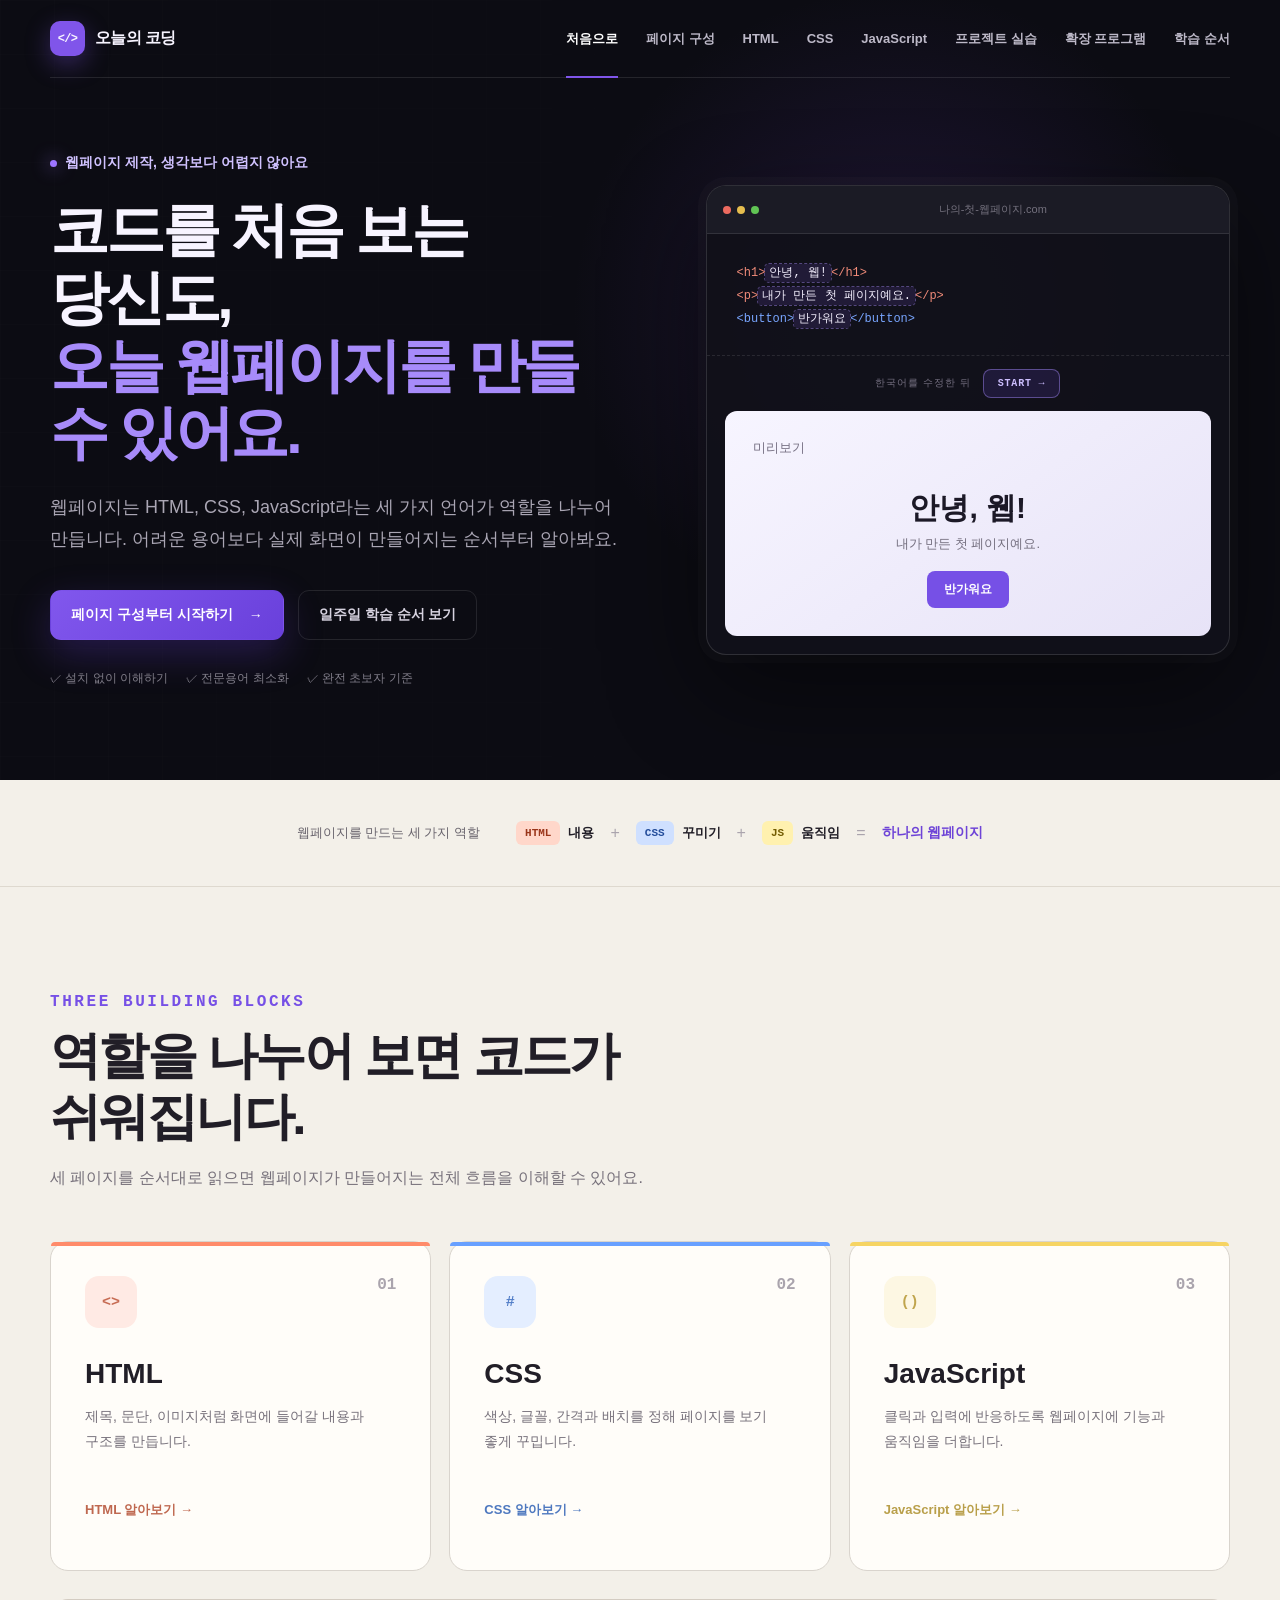
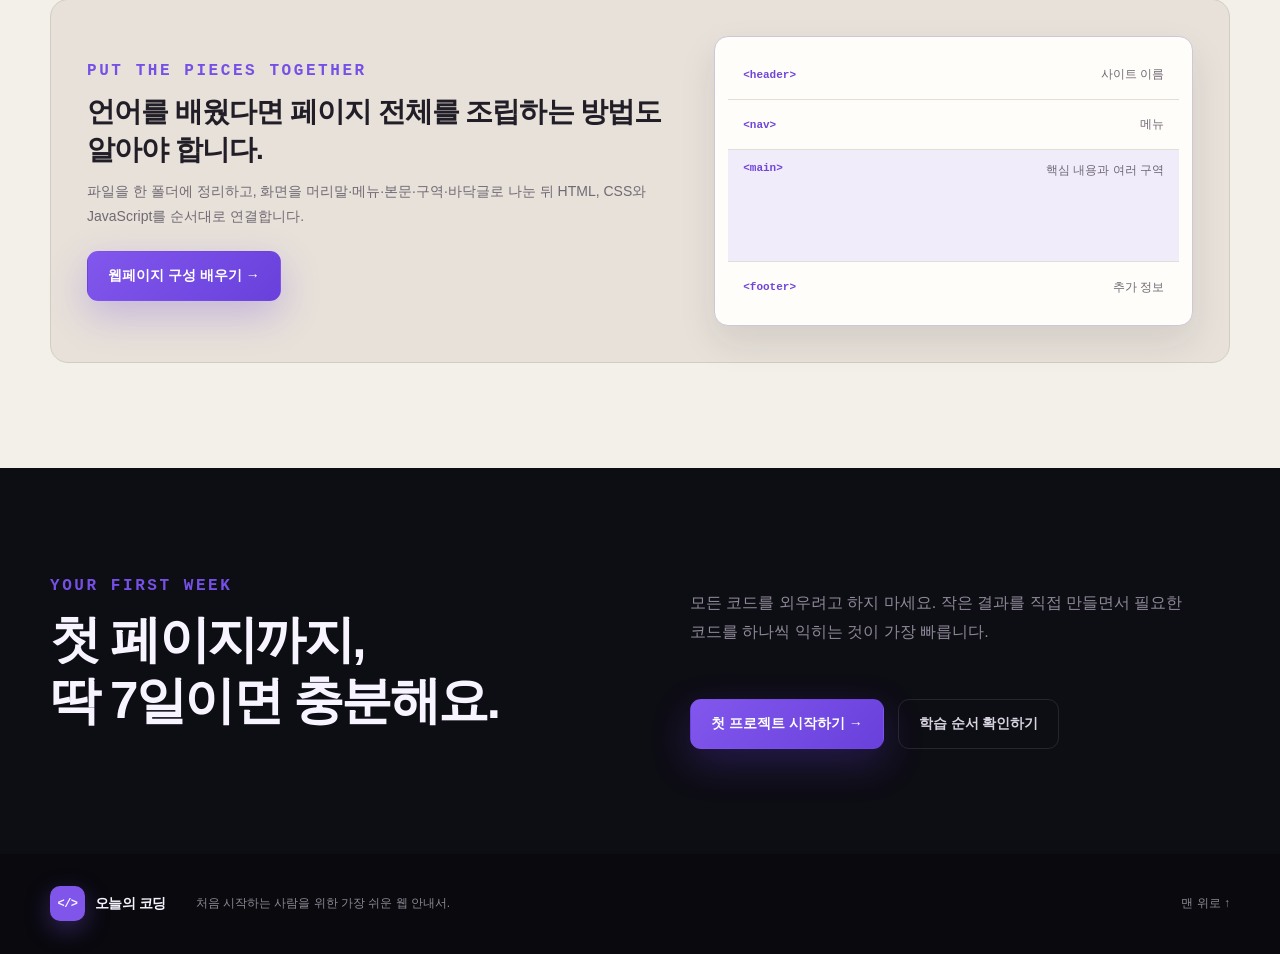
==== commit c52dca1d: "Add files via upload" ====
--- a/index.html
+++ b/index.html
@@ -14,9 +14,11 @@
       <button class="menu-button" type="button" aria-label="메뉴 열기" aria-expanded="false">메뉴</button>
       <div class="nav-links">
         <a data-nav="home" href="index.html">처음으로</a>
+        <a data-nav="structure" href="structure.html">페이지 구성</a>
         <a data-nav="html" href="html.html">HTML</a>
         <a data-nav="css" href="css.html">CSS</a>
         <a data-nav="javascript" href="javascript.html">JavaScript</a>
+        <a data-nav="project" href="project.html">프로젝트 실습</a>
         <a data-nav="extensions" href="extensions.html">확장 프로그램</a>
         <a data-nav="roadmap" href="roadmap.html">학습 순서</a>
       </div>
@@ -31,7 +33,7 @@
           <h1>코드를 처음 보는 당신도,<br><span>오늘 웹페이지를 만들 수 있어요.</span></h1>
           <p>웹페이지는 HTML, CSS, JavaScript라는 세 가지 언어가 역할을 나누어 만듭니다. 어려운 용어보다 실제 화면이 만들어지는 순서부터 알아봐요.</p>
           <div class="button-row">
-            <a class="button primary" href="html.html">HTML부터 시작하기 <span>→</span></a>
+            <a class="button primary" href="structure.html">페이지 구성부터 시작하기 <span>→</span></a>
             <a class="button ghost" href="roadmap.html">일주일 학습 순서 보기</a>
           </div>
           <div class="trust-row"><span>✓ 설치 없이 이해하기</span><span>✓ 전문용어 최소화</span><span>✓ 완전 초보자 기준</span></div>
@@ -85,13 +87,34 @@
             <h3>JavaScript</h3><p>클릭과 입력에 반응하도록 웹페이지에 기능과 움직임을 더합니다.</p><b>JavaScript 알아보기 →</b>
           </a>
         </div>
+
+        <div class="structure-entry">
+          <div>
+            <span class="kicker">PUT THE PIECES TOGETHER</span>
+            <h3>언어를 배웠다면 페이지 전체를 조립하는 방법도 알아야 합니다.</h3>
+            <p>파일을 한 폴더에 정리하고, 화면을 머리말·메뉴·본문·구역·바닥글로 나눈 뒤 HTML, CSS와 JavaScript를 순서대로 연결합니다.</p>
+            <a class="button primary" href="structure.html">웹페이지 구성 배우기 →</a>
+          </div>
+          <div class="mini-page-structure" aria-label="웹페이지 기본 구성 미리보기">
+            <div><code>&lt;header&gt;</code><span>사이트 이름</span></div>
+            <div><code>&lt;nav&gt;</code><span>메뉴</span></div>
+            <div class="mini-main"><code>&lt;main&gt;</code><span>핵심 내용과 여러 구역</span></div>
+            <div><code>&lt;footer&gt;</code><span>추가 정보</span></div>
+          </div>
+        </div>
       </div>
     </section>
 
     <section class="section dark-cta">
       <div class="container cta-grid">
         <div><span class="kicker first-week-kicker">YOUR FIRST WEEK</span><h2>첫 페이지까지,<br>딱 7일이면 충분해요.</h2></div>
-        <div><p>모든 코드를 외우려고 하지 마세요. 작은 결과를 직접 만들면서 필요한 코드를 하나씩 익히는 것이 가장 빠릅니다.</p><a class="button primary" href="roadmap.html">학습 순서 확인하기 →</a></div>
+        <div>
+          <p>모든 코드를 외우려고 하지 마세요. 작은 결과를 직접 만들면서 필요한 코드를 하나씩 익히는 것이 가장 빠릅니다.</p>
+          <div class="button-row">
+            <a class="button primary" href="project.html">첫 프로젝트 시작하기 →</a>
+            <a class="button ghost" href="roadmap.html">학습 순서 확인하기</a>
+          </div>
+        </div>
       </div>
     </section>
   </main>
--- a/styles.css
+++ b/styles.css
@@ -19,11 +19,13 @@
 body { margin: 0; background: var(--bg); color: var(--ink); font-family: Arial, "Malgun Gothic", "Noto Sans KR", sans-serif; word-break: keep-all; }
 a { color: inherit; text-decoration: none; }
 button { color: inherit; font: inherit; }
+img, iframe { max-width: 100%; }
 .container { width: min(var(--max), calc(100% - 56px)); margin: 0 auto; }
+.hero-grid > *, .lesson-hero-grid > *, .content-grid > *, .roadmap-layout > *, .cta-grid > *, .finish-grid > * { min-width: 0; }
 
 .site-header { position: absolute; z-index: 20; width: 100%; }
 .site-header.solid { position: relative; background: #0c0c13; }
-.nav { height: 78px; display: flex; align-items: center; justify-content: space-between; border-bottom: 1px solid var(--line); }
+.nav { position: relative; height: 78px; display: flex; align-items: center; justify-content: space-between; border-bottom: 1px solid var(--line); }
 .brand { display: inline-flex; align-items: center; gap: 10px; font-weight: 800; letter-spacing: -.04em; }
 .brand-mark { width: 35px; height: 35px; display: grid; place-items: center; border-radius: 10px; background: var(--purple); font: 800 12px monospace; box-shadow: 0 8px 24px rgba(128,85,234,.35); }
 .nav-links { display: flex; align-items: center; gap: 28px; color: #bdb9c8; font-size: 13px; font-weight: 700; }
@@ -101,6 +103,15 @@
 .language-card h3 { margin: 30px 0 10px; font-size: 28px; }
 .language-card p { min-height: 82px; color: #77717b; font-size: 14px; line-height: 1.8; }
 .language-card > b { color: color-mix(in srgb,var(--card-color) 75%,black); font-size: 13px; }
+.structure-entry { display: grid; grid-template-columns: 1.1fr .9fr; gap: 42px; align-items: center; margin-top: 28px; padding: 36px; border: 1px solid #d3ccc2; border-radius: 18px; background: #e7e1d9; }
+.structure-entry h3 { margin: 13px 0 10px; font-size: 28px; line-height: 1.35; letter-spacing: -.035em; }
+.structure-entry p { margin: 0; color: #706974; font-size: 14px; line-height: 1.8; }
+.structure-entry .button { margin-top: 22px; }
+.mini-page-structure { overflow: hidden; padding: 13px; border: 1px solid #cfc6d9; border-radius: 14px; background: #fffdf9; box-shadow: 0 16px 36px rgba(36,29,52,.1); }
+.mini-page-structure > div { display: flex; align-items: center; justify-content: space-between; gap: 15px; min-height: 50px; padding: 12px 15px; border-bottom: 1px solid #e3ddd5; color: #6f6874; font-size: 12px; }
+.mini-page-structure > div:last-child { border-bottom: 0; }
+.mini-page-structure code { color: #7045da; font: 800 11px Consolas,monospace; }
+.mini-page-structure .mini-main { min-height: 112px; align-items: flex-start; background: #f1ecfa; }
 .dark-cta { background: #0d0d14; }
 .cta-grid, .finish-grid { display: grid; grid-template-columns: 1fr 1fr; gap: 100px; align-items: center; }
 .cta-grid p, .finish-grid p { color: #8e8998; line-height: 1.8; }
@@ -109,9 +120,11 @@
 .lesson-hero { min-height: 500px; display: flex; align-items: center; position: relative; overflow: hidden; background: #0d0d14; }
 .lesson-hero::after { content: ""; position: absolute; width: 420px; height: 420px; right: -60px; bottom: -160px; border-radius: 50%; background: var(--lesson-color); filter: blur(120px); opacity: .12; }
 .lesson-html { --lesson-color: var(--coral); }
+.lesson-structure { --lesson-color: #71d0bd; }
 .lesson-css { --lesson-color: var(--blue); }
 .lesson-js { --lesson-color: var(--yellow); }
 .lesson-tools { --lesson-color: #a78bfa; }
+.lesson-project { --lesson-color: #b99af5; }
 .lesson-hero-grid { display: grid; grid-template-columns: .8fr 1.2fr; gap: 80px; align-items: center; }
 .lesson-index { display: block; margin-bottom: 26px; color: var(--lesson-color); font: 800 16px Consolas,monospace; letter-spacing: .14em; }
 .big-symbol { display: block; color: color-mix(in srgb,var(--lesson-color) 60%,white); font: 800 clamp(60px,8vw,115px) Consolas,monospace; letter-spacing: -.08em; opacity: .9; }
@@ -124,7 +137,7 @@
 .side-index span { padding: 18px 0; color: #8b858e; font-size: 11px; }
 .side-index a { padding: 13px 0; border-top: 1px solid #d9d4cd; color: #6f6972; font-size: 13px; }
 .side-index a:hover { color: #7045da; }
-.article { max-width: 760px; }
+.article { width: 100%; min-width: 0; max-width: 760px; }
 .article > section { padding-bottom: 85px; scroll-margin-top: 35px; }
 .article h2 { margin: 12px 0 18px; font-size: clamp(30px,3vw,42px); letter-spacing: -.045em; }
 .article > section > p { color: #6f6973; font-size: 16px; line-height: 1.9; }
@@ -244,6 +257,63 @@
 .next-lesson > span { color: #7650e6; font: 800 16px Consolas,monospace; letter-spacing: .12em; }
 .next-lesson h3 { margin: 12px 0 22px; font-size: 24px; }
 
+.file-structure-grid { display: grid; grid-template-columns: .8fr 1.2fr; gap: 16px; margin-top: 28px; }
+.project-tree { margin: 0; padding: 26px; overflow-x: auto; border-radius: 14px; background: #15151d; color: #e3dfee; font: 13px/1.9 Consolas,monospace; }
+.file-role-list { display: grid; gap: 10px; }
+.file-role-list > div { padding: 16px 18px; border: 1px solid #d8d2ca; border-radius: 11px; background: #fffdf9; }
+.file-role-list code { color: #7045da; font-size: 12px; font-weight: 800; }
+.file-role-list p { margin: 6px 0 0; color: #746d77; font-size: 12px; line-height: 1.6; }
+.page-anatomy { display: grid; gap: 8px; margin-top: 28px; padding: 15px; border: 1px solid #d2cbc2; border-radius: 16px; background: #e8e2da; }
+.page-anatomy > div, .anatomy-main > div { display: flex; align-items: center; justify-content: space-between; gap: 18px; min-height: 62px; padding: 16px 20px; border-radius: 10px; background: #fffdf9; color: #706974; font-size: 12px; }
+.page-anatomy code { color: #7045da; font: 800 12px Consolas,monospace; }
+.page-anatomy .anatomy-header { background: #e9e1fb; }
+.page-anatomy .anatomy-nav { background: #e3edf9; }
+.page-anatomy .anatomy-main { display: grid; grid-template-columns: repeat(2,minmax(0,1fr)); min-height: 190px; padding: 16px; background: #f7f3ec; }
+.anatomy-main > div:first-child { grid-column: 1 / -1; min-height: 46px; padding: 8px 4px; background: transparent; }
+.anatomy-main .anatomy-section { min-height: 95px; background: #fff; }
+.page-anatomy .anatomy-footer { background: #27232f; color: #c6c0cd; }
+.page-anatomy .anatomy-footer code { color: #b99af5; }
+.build-order-list { margin: 28px 0 0; padding: 0; list-style: none; }
+.build-order-list li { display: grid; grid-template-columns: 48px 1fr; gap: 18px; padding: 21px 0; border-bottom: 1px solid #d8d2ca; }
+.build-order-list li > span { display: grid; place-items: center; width: 44px; height: 44px; border-radius: 50%; background: #e8e1f7; color: #7045da; font: 800 12px Consolas,monospace; }
+.build-order-list b { font-size: 16px; }
+.build-order-list p { margin: 7px 0 0; color: #746e78; font-size: 13px; line-height: 1.7; }
+.first-page-plan { display: grid; grid-template-columns: repeat(2,minmax(0,1fr)); gap: 14px; margin-top: 28px; }
+.first-page-plan article { min-height: 185px; padding: 23px; border: 1px solid #d8d2ca; border-radius: 14px; background: #fffdf9; }
+.first-page-plan article > span { color: #7045da; font: 800 11px Consolas,monospace; letter-spacing: .1em; }
+.first-page-plan h3 { margin: 20px 0 8px; font-size: 19px; }
+.first-page-plan p { margin: 0; color: #746e78; font-size: 12px; line-height: 1.7; }
+.page-checklist { display: grid; gap: 10px; margin: 28px 0 0; padding: 0; list-style: none; }
+.page-checklist li { display: grid; grid-template-columns: 30px 1fr; gap: 12px; align-items: start; padding: 16px 18px; border: 1px solid #d8d2ca; border-radius: 11px; background: #fffdf9; color: #625c66; font-size: 13px; line-height: 1.7; }
+.page-checklist li > span { display: grid; place-items: center; width: 26px; height: 26px; border-radius: 50%; background: #e1f2e8; color: #34704e; font-weight: 800; }
+.page-checklist code { color: #7045da; font-size: 11px; }
+
+.project-goal-card { margin-bottom: 70px; padding: 32px; border-radius: 18px; background: #17151f; color: #f7f4ff; }
+.project-goal-card > span { color: #b99af5; font: 800 12px Consolas,monospace; letter-spacing: .12em; }
+.project-goal-card h2 { margin: 16px 0 12px; font-size: 30px; line-height: 1.35; }
+.project-goal-card > p { max-width: 720px; color: #aaa5b3; font-size: 14px; line-height: 1.8; }
+.project-goal-card ul { display: grid; grid-template-columns: repeat(3,minmax(0,1fr)); gap: 10px; margin: 25px 0 0; padding: 20px 0 0; border-top: 1px solid rgba(255,255,255,.1); list-style: none; }
+.project-goal-card li { padding: 13px 15px; border-radius: 10px; background: rgba(255,255,255,.055); color: #c3becb; font-size: 12px; line-height: 1.6; }
+.project-step-result { margin-top: 18px; padding: 18px 20px; border-left: 3px solid #71d0bd; background: #e4efe9; }
+.project-step-result b { display: block; margin-bottom: 5px; color: #285e48; font-size: 13px; }
+.project-step-result p { margin: 0; color: #52675d; font-size: 12px; line-height: 1.7; }
+.project-step-result code { color: #7045da; font: 800 11px Consolas,monospace; }
+.structure-project-button { margin-top: 22px; }
+.roadmap-project-link { width: 100%; margin-top: 22px; }
+.project-final-preview { overflow: hidden; margin-top: 28px; border: 1px solid #d8d2ca; border-radius: 16px; background: #fff; box-shadow: 0 18px 45px rgba(40,34,47,.09); }
+.project-final-preview.updated { animation: preview-update .45s ease; }
+.project-demo-hero { padding: 34px 24px; background: radial-gradient(circle at 75% 20%,rgba(185,154,245,.32),transparent 34%),#17151f; color: #f7f4ff; text-align: center; }
+.project-demo-hero > span { color: #b99af5; font: 800 11px Consolas,monospace; letter-spacing: .12em; }
+.project-demo-hero h3 { margin: 12px 0 8px; font-size: 30px; }
+.project-demo-hero p { margin: 0; color: #b8b2c0; font-size: 13px; }
+.project-demo-content { padding: 30px; text-align: center; }
+.project-demo-content h4 { margin: 0 0 8px; font-size: 21px; }
+.project-demo-content > p { color: #706974; font-size: 13px; line-height: 1.7; }
+.project-demo-content button { margin-top: 8px; padding: 12px 22px; border: 0; border-radius: 9px; background: #7045da; color: #fff; font: inherit; font-size: 13px; font-weight: 800; cursor: pointer; }
+.project-demo-content button:hover { background: #5f36c3; }
+.project-demo-message { min-height: 24px; margin: 15px 0 0; color: #7045da !important; font-weight: 800; }
+.project-final-checklist { margin-top: 18px; }
+
 .roadmap-hero { min-height: 510px; display: flex; align-items: center; background: radial-gradient(circle at 70% 40%,rgba(91,53,159,.23),transparent 35%),#0d0d14; }
 .roadmap-title { max-width: 920px; text-align: center; }
 .roadmap-title p { max-width: 690px; margin: 0 auto; color: #aaa6b4; font-size: 17px; line-height: 1.8; }
@@ -301,54 +371,145 @@
 .footer-row p { flex: 1; }
 
 @media (max-width: 980px) {
+  .nav-links { gap: 13px; font-size: 12px; }
   .hero-grid, .lesson-hero-grid { grid-template-columns: 1fr; gap: 50px; }
   .browser-card { width: min(620px,100%); margin: auto; transform: none; }
   .language-cards { grid-template-columns: 1fr; }
   .language-card { min-height: 250px; }
   .language-card p { min-height: auto; }
+  .structure-entry { grid-template-columns: 1fr; }
   .content-grid { grid-template-columns: 210px 1fr; gap: 45px; }
   .roadmap-layout { grid-template-columns: 280px 1fr; gap: 45px; }
 }
 
-@media (max-width: 720px) {
-  .container { width: min(100% - 40px,var(--max)); }
+@media (max-width: 760px) {
+  .container { width: min(100% - 32px,var(--max)); }
   .nav { height: 68px; }
   .menu-button { display: block; }
-  .nav-links { display: none; position: absolute; top: 68px; right: 20px; left: 20px; flex-direction: column; align-items: stretch; gap: 0; padding: 8px; border: 1px solid var(--line); border-radius: 12px; background: #15151f; box-shadow: 0 20px 50px rgba(0,0,0,.45); }
+  .nav-links { display: none; position: absolute; z-index: 30; top: 68px; right: 0; left: 0; max-height: calc(100vh - 84px); overflow-y: auto; flex-direction: column; align-items: stretch; gap: 0; padding: 8px; border: 1px solid var(--line); border-radius: 12px; background: #15151f; box-shadow: 0 20px 50px rgba(0,0,0,.45); }
   .nav-links.open { display: flex; }
   .nav-links a { padding: 13px 14px; border-radius: 8px; }
   .nav-links a.active { background: rgba(128,85,234,.15); }
   .nav-links a.active::after { display: none; }
-  .hero { min-height: auto; padding: 118px 0 70px; }
-  h1 { font-size: 39px; }
+  .hero { min-height: auto; padding: 112px 0 64px; }
+  h1 { font-size: clamp(34px,10vw,39px); }
   .hero-copy > p { font-size: 15px; }
   .button-row { align-items: flex-start; flex-direction: column; }
   .trust-row { flex-direction: column; gap: 8px; }
   .role-row { flex-wrap: wrap; padding: 24px 0; gap: 8px; }
   .role-row p { flex-basis: 100%; margin: 0 0 8px; text-align: center; }
   .role-row a b, .role-row i { display: none; }
-  .section { padding: 75px 0; }
+  .section { padding: 68px 0; }
   .cta-grid, .finish-grid { grid-template-columns: 1fr; gap: 24px; }
-  .lesson-hero { min-height: auto; padding: 70px 0; }
-  .big-symbol { font-size: 62px; }
+  .lesson-hero { min-height: auto; padding: 58px 0 64px; }
+  .lesson-hero-grid { gap: 30px; }
+  .lesson-hero h1 { font-size: clamp(32px,9vw,38px); }
+  .big-symbol { font-size: clamp(50px,16vw,62px); }
   .content-grid, .roadmap-layout { grid-template-columns: 1fr; }
   .side-index, .goal-card { position: static; }
-  .side-index { display: grid; grid-template-columns: 1fr; margin-bottom: 15px; }
-  .article > section { padding-bottom: 65px; }
+  .side-index { display: grid; grid-template-columns: repeat(2,minmax(0,1fr)); gap: 8px; margin-bottom: 24px; border-top: 0; }
+  .side-index span { grid-column: 1 / -1; padding: 0 0 5px; }
+  .side-index a { padding: 10px 11px; border: 1px solid #d9d4cd; border-radius: 8px; background: #fffdf9; font-size: 12px; line-height: 1.45; }
+  .article > section { padding-bottom: 62px; }
+  .article h2 { font-size: clamp(28px,8vw,34px); }
+  .article > section > p { font-size: 15px; line-height: 1.8; }
   .before-after { grid-template-columns: 1fr; }
   .flow-cards { grid-template-columns: 1fr; }
   .flow-cards > i { transform: rotate(90deg); text-align: center; }
   .tag-guide-grid, .common-tag-example { grid-template-columns: 1fr; }
   .document-line-guide { grid-template-columns: 1fr; }
-  .tag-reference-list > div { grid-template-columns: 145px 1fr; }
+  .file-structure-grid, .first-page-plan { grid-template-columns: 1fr; }
+  .project-goal-card ul { grid-template-columns: 1fr; }
+  .tag-reference-list > div { grid-template-columns: minmax(120px,145px) minmax(0,1fr); }
   .builtin-grid { grid-template-columns: 1fr; }
   .extension-top { grid-template-columns: 48px 1fr; }
   .extension-logo { width: 48px; height: 48px; border-radius: 12px; }
   .extension-use { flex-direction: column; gap: 6px; }
   .challenge-actions { align-items: flex-end; flex-direction: column; }
   .week-list li { grid-template-columns: 1fr; gap: 10px; }
+  .roadmap-hero { min-height: auto; padding: 78px 0; }
   .footer-row { align-items: flex-start; flex-direction: column; gap: 10px; padding: 28px 0; }
   .footer-row p { margin: 0; }
+  .mini-code, .code-block pre, .common-tag-example pre, .css-rule, .document-code-lines { max-width: 100%; overflow-x: auto; -webkit-overflow-scrolling: touch; }
 }
 
+@media (max-width: 480px) {
+  .container { width: min(100% - 28px,var(--max)); }
+  .nav { height: 64px; }
+  .brand { gap: 8px; font-size: 15px; }
+  .brand-mark { width: 32px; height: 32px; border-radius: 9px; font-size: 11px; }
+  .nav-links { top: 64px; max-height: calc(100vh - 78px); }
+  .hero { padding: 102px 0 56px; }
+  .button-row, .button-row .button { width: 100%; }
+  .button-row .button { justify-content: center; }
+  .browser-card { border-radius: 15px; }
+  .window-bar { padding: 0 12px; gap: 9px; }
+  .window-bar > span { overflow: hidden; text-overflow: ellipsis; white-space: nowrap; }
+  .mini-code { padding: 22px 18px; font-size: 11px; }
+  .arrow-label { padding: 10px 12px; flex-wrap: wrap; }
+  .result-card { min-height: 205px; margin: 0 12px 12px; padding: 20px; }
+  .section { padding: 58px 0; }
+  .section-heading { margin-bottom: 34px; }
+  .section-heading h2, .cta-grid h2, .finish-grid h2 { font-size: 32px; }
+  .language-card { min-height: 0; padding: 27px; }
+  .structure-entry { padding: 25px; }
+  .structure-entry h3 { font-size: 24px; }
+  .mini-page-structure > div { align-items: flex-start; flex-direction: column; gap: 5px; }
+  .lesson-hero { padding: 48px 0 54px; }
+  .lesson-index { margin-bottom: 18px; }
+  .side-index { grid-template-columns: 1fr; }
+  .article > section { padding-bottom: 54px; }
+  .concept-diagram { font-size: 14px; }
+  .concept-diagram span { min-width: 0; padding: 20px 8px; }
+  .term-row { font-size: 9px; }
+  .document-code-lines { padding: 20px 20px 20px 48px; font-size: 11px; }
+  .document-line-guide article { grid-template-columns: 32px 1fr; padding: 15px; }
+  .document-line-guide article > span { width: 32px; height: 32px; }
+  .tag-guide-heading { grid-template-columns: 38px 1fr; padding: 18px; }
+  .tag-guide-heading > span { width: 38px; height: 38px; }
+  .tag-reference-list { padding: 6px 17px 14px; }
+  .tag-reference-list > div { grid-template-columns: 1fr; gap: 7px; padding: 12px 0; }
+  .tag-reference-button { padding: 6px 0; }
+  .common-tag-example { gap: 18px; padding: 20px; }
+  .common-tag-example pre { padding: 18px; }
+  .code-block { border-radius: 12px; }
+  .code-title { padding: 0 14px; }
+  .code-block pre { padding: 21px 18px; font-size: 12px; }
+  .code-run-bar, .challenge-actions { align-items: stretch; flex-direction: column; padding: 13px 14px; text-align: center; }
+  .code-run-bar button, .challenge-actions button { width: 100%; min-height: 42px; }
+  .result-example, .interactive-test { padding: 20px 17px; }
+  .html-preview-page header, .html-preview-page main { padding: 20px; }
+  .challenge-examples, .warning-card { padding: 18px; }
+  .challenge-examples code { overflow-wrap: anywhere; }
+  .challenge-editor textarea { min-height: 210px; padding: 20px 18px; font-size: 12px; }
+  .challenge-output { padding: 20px 16px; }
+  .challenge-output iframe { min-height: 235px; }
+  .plain-card, .styled-card { padding: 22px; }
+  .css-live-preview { padding: 24px; }
+  .css-rule { padding: 22px 18px; font-size: 13px; }
+  .next-lesson { padding: 25px; }
+  .next-lesson h3 { font-size: 21px; }
+  .project-tree { padding: 21px 18px; font-size: 12px; }
+  .page-anatomy { padding: 10px; }
+  .page-anatomy > div, .anatomy-main > div { align-items: flex-start; flex-direction: column; gap: 6px; padding: 14px; }
+  .page-anatomy .anatomy-main { grid-template-columns: 1fr; }
+  .anatomy-main > div:first-child { grid-column: auto; }
+  .build-order-list li { grid-template-columns: 42px 1fr; gap: 13px; }
+  .build-order-list li > span { width: 40px; height: 40px; }
+  .first-page-plan article { min-height: 0; padding: 20px; }
+  .page-checklist li { padding: 14px; }
+  .goal-card { padding: 24px; }
+  .goal-card h2 { font-size: 28px; }
+  .project-goal-card { padding: 24px; }
+  .project-goal-card h2 { font-size: 26px; }
+  .project-demo-hero, .project-demo-content { padding: 25px 20px; }
+  .project-demo-hero h3 { font-size: 25px; }
+  .week-list h2 { font-size: 25px; }
+  .extension-card { padding: 21px 18px; }
+  .extension-top { grid-template-columns: 44px minmax(0,1fr); gap: 13px; }
+  .extension-logo { width: 44px; height: 44px; }
+  .extension-card h3 { font-size: 21px; }
+  .install-steps li { grid-template-columns: 42px minmax(0,1fr); gap: 13px; }
+}
+
 @media (prefers-reduced-motion: reduce) { html { scroll-behavior: auto; } * { transition: none !important; } }
